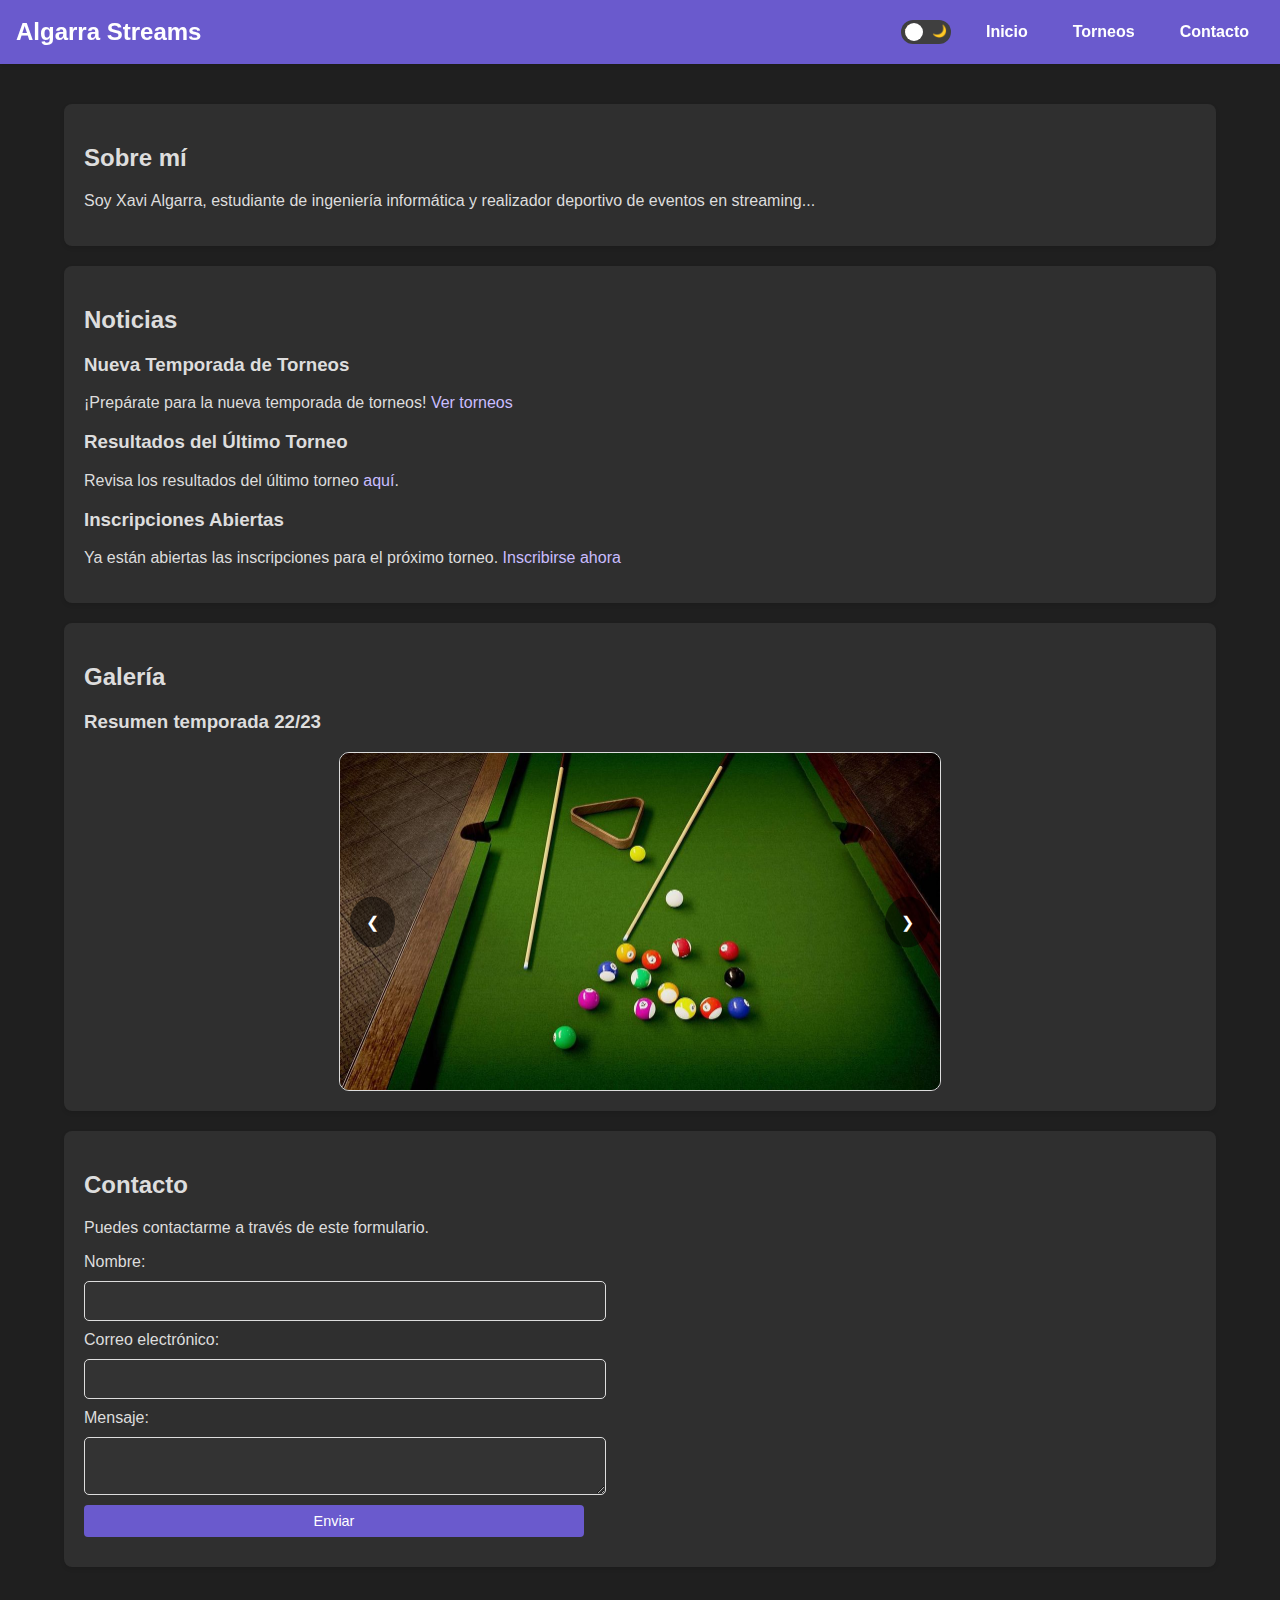
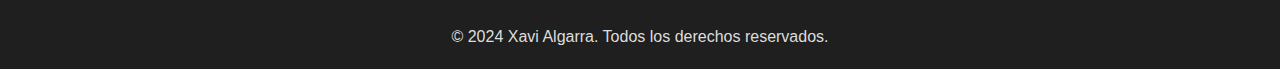
==== index.html @ 76f0dde5 "formulario funcional" ====
<!DOCTYPE html>
<html lang="es">
<head>
    <meta charset="UTF-8">
    <meta name="viewport" content="width=device-width, initial-scale=1.0">
    <title>Xavi Algarra - Eventos Deportivos</title>
    <link rel="stylesheet" href="styles.css">
    <!-- Enlace al CSS de Font Awesome -->
    <link rel="stylesheet" href="https://cdnjs.cloudflare.com/ajax/libs/font-awesome/5.15.4/css/all.min.css" integrity="sha512-0XfLm6W3QNC8rVR4YKUyMm4oG5dI9z6HR2vE4hTQzFBi5kVpUKpSYlP9m5E2rSYg7WbIq46M3gIMyUO0zArCIw==" crossorigin="anonymous" referrerpolicy="no-referrer" />
</head>
<body>
    <header>
        <div class="menu-toggle" id="menu-toggle">
            <span></span>
            <span></span>
            <span></span>
        </div>
        <div class="logo">Algarra Streams</div>
        <!-- HTML para el interruptor de tema -->
        <div class="theme-switch-wrapper">
            <label class="theme-switch" for="checkbox">
                <input type="checkbox" id="checkbox" />
                <div class="slider round">
                    <span class="sun-icon">☀️</span>
                    <span class="moon-icon">🌙</span>
                </div>
            </label>
        </div>

        <nav class="desktop-nav">
            <ul>
                <li><a href="index.html">Inicio</a></li>
                <li><a href="torneos.html">Torneos</a></li>
                <!--<li><a href="directos.html">Directos</a></li>
                <li><a href="estadisticas.html">Estadísticas</a></li> Nuevo enlace -->
                <li><a href="#contact">Contacto</a></li>
            </ul>
        </nav>
    </header>
    <nav class="side-nav" id="side-nav">
        <div class="menu-toggle-close" id="menu-toggle-close">
            <span></span>
            <span></span>
            <span></span>
        </div>
        <ul>
            <li><a href="index.html">Inicio</a></li>
            <li><a href="torneos.html">Torneos</a></li>
            <!--
            <li><a href="directos.html">Directos</a></li>
            <li><a href="estadisticas.html">Estadísticas</a></li>  Nuevo enlace -->
            <li><a href="#contact">Contacto</a></li>
        </ul>
    </nav>
    <main>
        <section id="about">
            <h2>Sobre mí</h2>
            <p>Soy Xavi Algarra, estudiante de ingeniería informática y realizador deportivo de eventos en streaming...</p>
        </section>
        <section id="news">
            <h2>Noticias</h2>
            <article>
                <h3>Nueva Temporada de Torneos</h3>
                <p>¡Prepárate para la nueva temporada de torneos! <a href="torneos.html">Ver torneos</a></p>
            </article>
            <article>
                <h3>Resultados del Último Torneo</h3>
                <p>Revisa los resultados del último torneo <a href="torneos.html">aquí</a>.</p>
            </article>
            <article>
                <h3>Inscripciones Abiertas</h3>
                <p>Ya están abiertas las inscripciones para el próximo torneo. <a href="torneos.html">Inscribirse ahora</a></p>
            </article>
        </section>
        <section id="gallery">
            <h2>Galería</h2>
            <!-- Carrusel de imágenes -->
            <article>
            <h3>Resumen temporada 22/23</h3>
            <div class="carousel">
                <div class="carousel-inner">
                    <div class="carousel-item active">
                        <img src="image1.jpg" alt="Imagen 1">
                    </div>
                    <div class="carousel-item">
                        <img src="image2.jpg" alt="Imagen 2">
                    </div>
                    <div class="carousel-item">
                        <img src="image3.jpg" alt="Imagen 3">
                    </div>
                </div>
                <a class="carousel-control-prev" onclick="prevSlide()">&#10094;</a>
                <a class="carousel-control-next" onclick="nextSlide()">&#10095;</a>
            </div>
            </article>
        </section>
        <section id="contact">
            <h2>Contacto</h2>
            <p>Puedes contactarme a través de este formulario.</p>
            <form id="contact-form">
                <label for="name">Nombre:</label>
                <input type="text" id="name" name="name" required>
                <label for="email">Correo electrónico:</label>
                <input type="email" id="email" name="email" required>
                <label for="message">Mensaje:</label>
                <textarea id="message" name="message" required></textarea>
                <button type="submit">Enviar</button>
            </form>
        </section>
    </main>
    <footer>
        <p>&copy; 2024 Xavi Algarra. Todos los derechos reservados.</p>
    </footer>
    <script src="script.js"></script>
    <script src="https://cdn.emailjs.com/dist/email.min.js"></script>
    <script>
        // Mostrar/ocultar menú lateral
        document.getElementById('menu-toggle').addEventListener('click', function() {
            var sideNav = document.getElementById('side-nav');
            if (sideNav.classList.contains('show')) {
                sideNav.classList.remove('show');
            } else {
                sideNav.classList.add('show');
            }
        });

        document.getElementById('menu-toggle-close').addEventListener('click', function() {
            var sideNav = document.getElementById('side-nav');
            if (sideNav.classList.contains('show')) {
                sideNav.classList.remove('show');
            } else {
                sideNav.classList.add('show');
            }
        });

        // Función para cambiar entre modos oscuro y claro
        const checkbox = document.getElementById('checkbox');
        const body = document.body;
        
        // Aplicar el modo guardado en localStorage al cargar la página
        window.onload = function() {
            const theme = localStorage.getItem('theme');
            if (theme) {
                body.classList.add(theme);
                checkbox.checked = theme === 'light-mode';
            }
        };

        checkbox.addEventListener('change', function() {
            if (checkbox.checked) {
                body.classList.add('light-mode');
                localStorage.setItem('theme', 'light-mode');
            } else {
                body.classList.remove('light-mode');
                localStorage.setItem('theme', 'dark-mode');
            }
        });

        // Carrusel
        let slideIndex = 0;
        showSlides(slideIndex);

        function nextSlide() {
            showSlides(slideIndex += 1);
        }

        function prevSlide() {
            showSlides(slideIndex -= 1);
        }

        function showSlides(n) {
            let i;
            let slides = document.getElementsByClassName("carousel-item");
            if (n >= slides.length) {
                slideIndex = 0;
            }    
            if (n < 0) {
                slideIndex = slides.length - 1;
            }
            for (i = 0; i < slides.length; i++) {
                slides[i].style.display = "none";  
            }
            slides[slideIndex].style.display = "block";  
        }

        // Inicializar EmailJS
        (function() {
            emailjs.init("Tnnd3MqEPNponrPkr");
        })();

        // Manejar el envío del formulario
        document.getElementById('contact-form').addEventListener('submit', function(event) {
            event.preventDefault();

            emailjs.sendForm('service_ip2tz8l', 'template_fcwl5rs', this)
                .then(function() {
                    alert('Mensaje enviado correctamente');
                    document.getElementById('contact-form').reset();
                }, function(error) {
                    alert('Hubo un error: ' + error);
                });
        });
    </script>
</body>
</html>
---- styles.css ----
/* styles.css */

/* Modo Oscuro */
:root {
    --background-color: #1f1f1f;
    --text-color: #ddd;
    --accent-color: #6a5acd;
    --hover-color: #473d8b;
    --section-background: #2f2f2f;
    --form-background: #333;
    --button-background: #6a5acd;
    --button-hover-background: #473d8b;
    --footer-background: #1f1f1f;
    --list-background: #333;
    --title-event:#c0ddff; 
    --asccolor: #8c00ff;
    --descolor:#ff0000; 
    --link:#c9bdff;     

}

body {
    font-family: Helvetica;
    margin: 0;
    padding: 0;
    background-color: var(--background-color);
    color: var(--text-color);
    display: flex;
    flex-direction: column;
    min-height: 100vh;
}

header {
    background-color: var(--accent-color);
    padding: 1em;
    display: flex;
    justify-content: space-between;
    align-items: center;
    position: sticky;
    top: 0;
    z-index: 1000;
    box-shadow: 0 2px 4px rgba(0, 0, 0, 0.1);
}

header .logo {
    font-size: 1.5em;
    color: white;
    font-weight: bold;
}

.menu-toggle {
    display: none;
    flex-direction: column;
    justify-content: space-between;
    width: 30px;
    height: 21px;
    cursor: pointer;
    z-index: 100;
}

.menu-toggle span {
    height: 3px;
    width: 70%;
    background-color: rgb(255, 255, 255);
    border-radius: 5px;
    
}

.menu-toggle-close {
    display: flex;
    flex-direction: column;
    justify-content: space-between;
    width: 30px;
    height: 21px;
    cursor: pointer;
    position: absolute; /* Asegúrate de posicionarlo correctamente */
    top: 23px; /* Ajusta según sea necesario */
    left: 20px; /* Ajusta según sea necesario */
}

.menu-toggle-close span {
    height: 3px;
    width: 100%;
    background-color: var(--text-color);
    border-radius: 5px;
}



.desktop-nav {
    display: flex;
    align-items: center;
}

.desktop-nav ul {
    list-style: none;
    display: flex;
    gap: 15px;
    margin: 0;
    padding: 0;
}

.desktop-nav ul li {
    margin: 0;
}

.desktop-nav ul li a {
    color: white;
    text-decoration: none;
    font-weight: bold;
    padding: 10px 15px;
    transition: background-color 0.3s ease;
}

.desktop-nav ul li a:hover {
    background-color: var(--hover-color);
}

.side-nav {
    position: fixed;
    left: -250px;
    top: 0;
    width: 250px;
    height: 100%;
    background-color: var(--section-background);
    padding-top: 60px;
    transition: left 0.3s ease;
    z-index: 1000;
}

.side-nav.show {
    left: 0;
}

.side-nav ul {
    list-style: none;
    padding: 0;
}

.side-nav ul li {
    margin: 10px 0;
}

.side-nav ul li a {
    color: var(--text-color);
    text-decoration: none;
    font-weight: bold;
    display: block;
    padding: 10px 20px;
}

.side-nav ul li a:hover {
    background-color: var(--hover-color);
}

main {
    flex: 1;
    padding: 20px;
    max-width: 90%; /* Cambiado a 100% */
    margin: 0 auto;
    width: 100%; /* Añadido */
}

section {
    padding: 20px;
    margin: 20px 0;
    background-color: var(--section-background);
    border-radius: 8px;
    box-shadow: 0 2px 4px rgba(0, 0, 0, 0.1);
}

h2 {
    color: var(--text-color);
}

input, textarea, button {
    display: block;
    margin: 10px 0;
    padding: 10px;
    width: 100%;
    max-width: 500px;
    border: 1px solid #555;
    border-radius: 4px;
    background-color: var(--form-background);
    color: var(--text-color);
}
button {
    background-color: var(--button-background);
    color: rgb(255, 255, 255);
    border: none;
    cursor: pointer;
    font-size: 0.9em; /* Reducción del tamaño del texto */
    padding: 8px 16px; /* Ajuste de espaciado interno más compacto */
    border-radius: 4px; /* Bordes redondeados */
    transition: background-color 0.3s ease;
    margin-right: 10px; /* Espacio entre botones */
    margin-bottom: 10px; /* Espacio entre filas de botones */
}

button:hover {
    background-color: var(--button-hover-background);
}

/* Estilos para los botones */
.button-container {
    display: flex;
    gap: 10px; /* Espacio entre botones */
    justify-content: flex-start; /* Alineación de botones a la izquierda */
    margin-top: 10px; /* Espacio superior */
}

.button-container button {
    background-color: var(--button-background);
    color: rgb(255, 255, 255);
    border: none;
    cursor: pointer;
    font-size: 1em;
    padding: 10px 20px; /* Ajuste de espaciado interno */
    border-radius: 4px; /* Bordes redondeados */
    transition: background-color 0.3s ease;
    display: flex;
    align-items: center; /* Alinea ícono y texto verticalmente */
}

.button-container button i {
    margin-right: 8px; /* Espacio entre ícono y texto */
}

.button-container button:hover {
    background-color: var(--button-hover-background);
}

/* Estilos para el formulario de Google y el mapa */
#google-form-container,
#map-container {
    margin-top: 20px; /* Espacio superior */
}

/* Estilos adicionales para mejorar el diseño general */
.event-info {
    margin-bottom: 20px; /* Espacio inferior del contenedor de evento */
}


/* Clearfix para evitar que los botones floten */
.clearfix::after {
    content: "";
    clear: both;
    display: table;
}



footer {
    text-align: center;
    padding: 5px;
    background-color: var(--footer-background);
    color: var(--text-color);
    margin-top: auto;
}

#participants-list li {
    background-color: var(--list-background);
    margin: 10px 0;
    padding: 10px;
    border-radius: 4px;
}

#map-container {
    width: 100%;
    height: 300px;
    margin-top: 20px;
    border-radius: 8px;
    display: none;
}

#map-container iframe {
    width: 100%;
    height: 100%;
    border: 0;
}

/* Modo Claro */
body.light-mode {
    --background-color: #f4f4f9;
    --text-color: #333;
    --accent-color: #6a5acd;
    --hover-color: #908ac4;
    --section-background: #f8f8f8;
    --form-background: #fff;
    --button-background: #6a5acd;
    --button-hover-background: #555;
    --footer-background: #e7e7e7;
    --list-background: #f2f2f2;
    --title-event:#2f3236; 
    --asccolor: #d6a4ff;
    --descolor:#ff8888;
    --link:#04389a;
}

/*Estilos para el interruptor de tema*/
.theme-switch-wrapper {
    margin-left: auto; /* Mantener margen izquierdo automático */
    margin-top: 4px; /* Ajustar el margen superior según sea necesario */
    margin-right: 20px; /* Agregar un margen derecho adicional de 10px */
    margin-bottom: 0; /* Puedes ajustar el margen inferior si es necesario */
}



.theme-switch {
    position: relative;
    display: inline-block;
    width: 50px;
    height: 24px;
}

.theme-switch input {
    opacity: 0;
    width: 0;
    height: 0;
}

.slider {
    position: absolute;
    cursor: pointer;
    top: 0;
    left: 0;
    right: 0;
    bottom: 0;
    background-color: #3f3f3f;
    transition: 0.4s;
    border-radius: 30px;
    z-index: 1;
}

.slider:before {
    position: absolute;
    content: "";
    height: 18px;
    width: 18px;
    left: 4px;
    bottom: 3px;
    background-color: rgb(255, 255, 255);
    transition: 0.4s;
    border-radius: 50%;
    z-index: 3;
}

input:checked + .slider {
    background-color: rgb(185, 185, 185);
}

input:checked + .slider:before {
    transform: translateX(26px);
}
/* Iconos */
.sun-icon {
    position: absolute;
    top: 50%;
    left: 3px; /* Mover hacia la derecha */
    transform: translateY(-55%); /* Mover hacia abajo */
    font-size: 12px;
    color: #FFD700; /* Color amarillo */
    z-index: 0; /* Asegura que esté detrás del interruptor */

}

.moon-icon {
    position: absolute;
    top: 50%;
    right: 4px;
    transform: translateY(-55%);
    font-size: 12px;
    color: #ffffff; /* Color blanco */
    z-index: 0; /* Asegura que esté detrás del interruptor */

}

/* Media Queries para dispositivos móviles */
@media (max-width: 768px) {
    .menu-toggle {
        display: flex;
    }

    .desktop-nav {
        display: none;
    }

    .side-nav {
        left: -250px;
    }

    .side-nav.show {
        left: 0;
    }

    main {
        padding: 20px;
    }
}


/* Estilos para la sección de eventos */
/* Estilos para la sección de eventos */

/* Añade este CSS a tu archivo styles.css */
/* Estilos para el sidebar del evento */
/* Estilos para el contenedor del evento */
.event {
    display: flex;
    margin-bottom: 20px; /* Espacio inferior entre eventos */
}

/* Estilos para la información principal del evento */
.event-info {
    flex: 1; /* Ocupa todo el espacio disponible */
    padding: 10px; /* Espaciado interno */
    background-color: var(--list-background); /* Color de fondo */
    border-radius: 8px; /* Bordes redondeados */
    box-shadow: 0 0 10px rgba(255, 255, 255, 0.1); /* Sombra ligera */
}

.event-info h3 {
    margin-top: 0; /* Elimina el margen superior del título */
    margin-bottom: 10px; /* Espacio inferior del título */
}

.event-info p {
    margin-bottom: 8px; /* Espacio inferior entre párrafos */
}

/* Estilos para la barra lateral del evento */
.event-sidebar {
    flex-basis: 300px; /* Ancho fijo del sidebar */
    padding: 10px; /* Espaciado interno */
    background-color: #ffffff; /* Color de fondo */
    border-radius: 8px; /* Bordes redondeados */
    box-shadow: 0 0 10px rgba(0, 0, 0, 0.1); /* Sombra ligera */
}

/* Estilo para el hipervínculo modificado */
a {
    color: var(--link); /* Color azul para el hipervínculo */
    text-decoration: none;
    transition: color 0.3s ease; /* Transición suave del color */
}

a:hover {
    color: #1e87d3; /* Color más oscuro al pasar el mouse */
    text-decoration: underline; /* Subrayado al pasar el mouse */
}
/* Carrusel de imágenes */
.carousel {
    position: relative;
    max-width: 600px;
    margin: auto;
    overflow: hidden;
    border: 1px solid #ddd;
    border-radius: 10px;
}

.carousel-inner {
    display: flex;
    width: 100%;
}

.carousel-item {
    display: none;
    width: 100%;
    transition: opacity 0.5s;
}

.carousel-item.active {
    display: block;
}

.carousel img {
    width: 100%;
    height: auto;
    display: block;
}

.carousel-control-prev,
.carousel-control-next {
    position: absolute;
    top: 50%;
    width: auto;
    padding: 16px;
    color: #fff;
    background-color: rgba(0,0,0,0.5);
    border: none;
    cursor: pointer;
    transform: translateY(-50%);
    border-radius: 50%;
}

.carousel-control-prev {
    left: 10px;
}

.carousel-control-next {
    right: 10px;
}

.carousel-control-prev:hover,
.carousel-control-next:hover {
    background-color: rgba(0,0,0,0.8);
}

.info-link {
    display: inline-block;
    margin-top: 10px;
    color: var(--link); /* Ajusta este color según el tema de tu sitio */
    text-decoration: none;
    font-size: 1em;
}

.info-link:hover {
    text-decoration: underline;
}


/* Estilos básicos para la tabla */
table {
    width: 100%;
    border-collapse: collapse;
    margin-bottom: 20px;
    box-shadow: 0 4px 8px rgba(0, 0, 0, 0.1);
    background-color: var(--background-color);
    border-radius: 5px;
    overflow: hidden;
}
th, td {
    padding: 10px;
    text-align: left;
    border-bottom: 1px solid var(--background-color);
}
th {
    background-color: var(--background-color);
    font-weight: bold;
    text-transform: uppercase;
    font-size: 12px;
    color: var(--text-color);
}
td {
    font-size: 14px;
}
tr:hover {
    background-color: #f5f5f50f;
}
.posicion {
    width: 50px;
    text-align: center;
}
.equipo {
    display: flex;
    align-items: center;
}
.escudo {
    width: 30px;
    height: 30px;
    margin-right: 10px;
}
.asciende {
    background-color: var(--asccolor); /* Color verde para el equipo que asciende */
}
.desciende {
    background-color: var(--descolor); /* Color rojo para el equipo que desciende */
}

/* Archivo: styles.css */
.imagen-1 {
    width:250px;height:auto;float:right;margin-right:25px;
}

/* Media Queries para dispositivos móviles */
@media (max-width: 768px) {
    .imagen-1 {
        width: 110px; /* Ajusta el ancho de la imagen */
        height: auto; /* Mantiene la proporción de la imagen */
        border: 1px solid #000; /* Añade un borde negro de 2px */
        margin-right: 10px;

    }
}

.foto {
    text-align: center; /* Para centrar horizontalmente */
  }

  

input[type="text"],
input[type="email"],
textarea {
    width: 90%;
    padding: 10px;
    font-size: 16px;
    border: 1px solid #ddd;
    border-radius: 5px;
}



/* Media query para dispositivos móviles */
@media (max-width: 768px) {
    #contact {
        padding: 10px;
    }
    input[type="text"],
    input[type="email"],
    textarea {
        font-size: 14px;
        padding: 8px;
    }
    button {
        font-size: 14px;
        padding: 8px 16px;
    }
}

a {
    color: var(--link); /* Color azul para el hipervínculo */
    text-decoration: none;
    transition: color 0.3s ease; /* Transición suave del color */
}

a:hover {
    color: #1e87d3; /* Color más oscuro al pasar el mouse */
    text-decoration: underline; /* Subrayado al pasar el mouse */
}
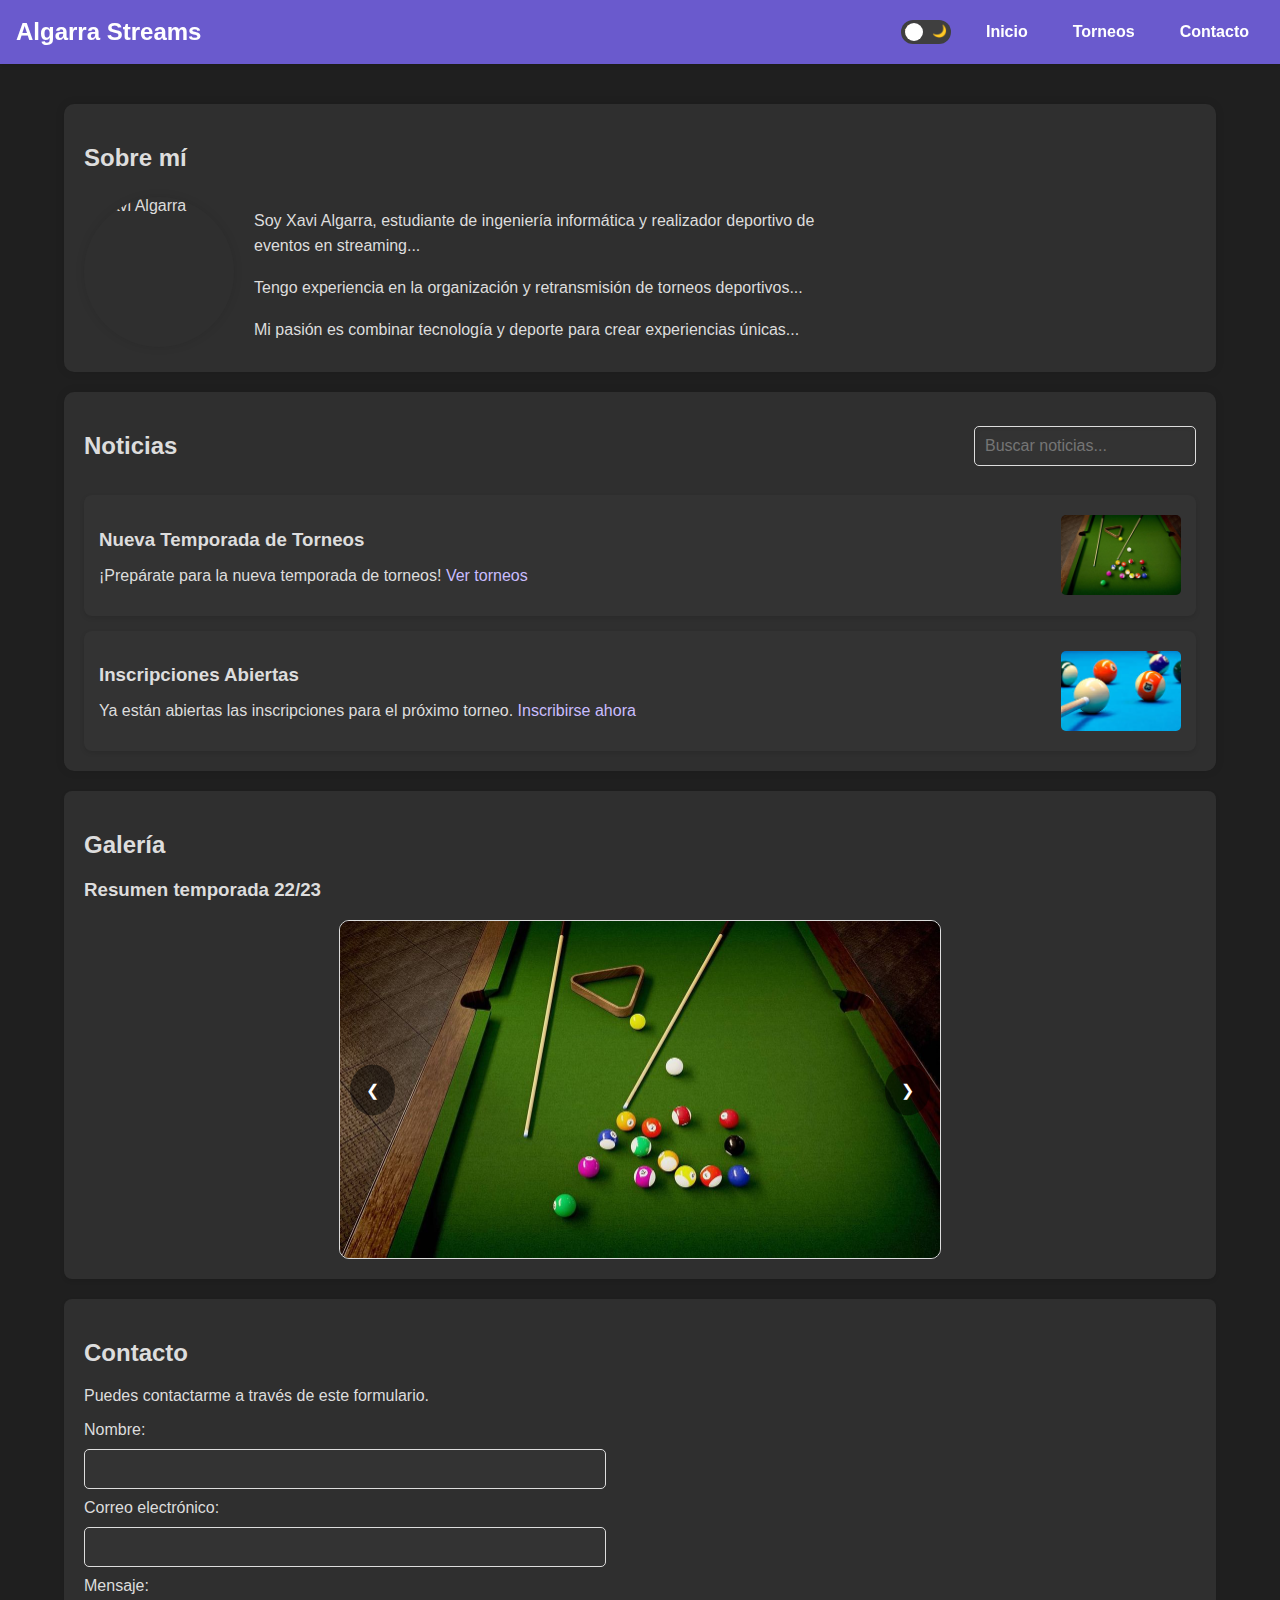
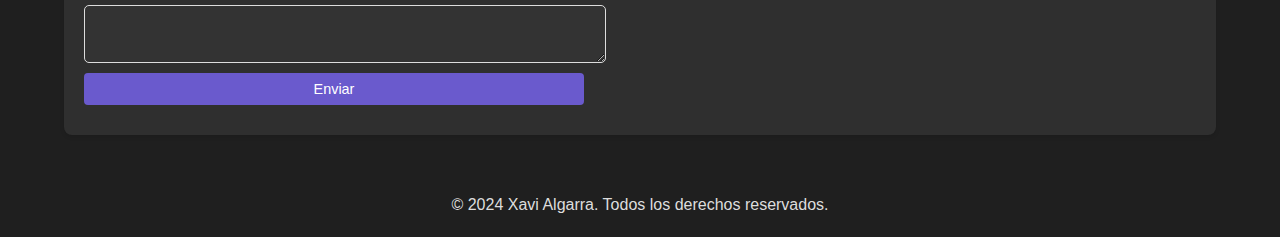
==== commit 3fdb62bd: "index" ====
--- a/index.html
+++ b/index.html
@@ -55,23 +55,41 @@
     <main>
         <section id="about">
             <h2>Sobre mí</h2>
-            <p>Soy Xavi Algarra, estudiante de ingeniería informática y realizador deportivo de eventos en streaming...</p>
-        </section>
+            <div class="about-container">
+                <img src="tu-foto.jpg" alt="Xavi Algarra" class="about-image">
+                <div class="about-content">
+                    <p>Soy Xavi Algarra, estudiante de ingeniería informática y realizador deportivo de eventos en streaming...</p>
+                    <p>Tengo experiencia en la organización y retransmisión de torneos deportivos...</p>
+                    <p>Mi pasión es combinar tecnología y deporte para crear experiencias únicas...</p>
+                </div>
+            </div>
+        </section>
+        
         <section id="news">
-            <h2>Noticias</h2>
-            <article>
-                <h3>Nueva Temporada de Torneos</h3>
-                <p>¡Prepárate para la nueva temporada de torneos! <a href="torneos.html">Ver torneos</a></p>
-            </article>
-            <article>
-                <h3>Resultados del Último Torneo</h3>
-                <p>Revisa los resultados del último torneo <a href="torneos.html">aquí</a>.</p>
-            </article>
-            <article>
-                <h3>Inscripciones Abiertas</h3>
-                <p>Ya están abiertas las inscripciones para el próximo torneo. <a href="torneos.html">Inscribirse ahora</a></p>
-            </article>
-        </section>
+            <div class="news-header">
+                <h2>Noticias</h2>
+                <input type="text" id="search" placeholder="Buscar noticias..." />
+            </div>
+            <div id="news-articles">
+                <article>
+                    <div class="news-content">
+                        <h3>Nueva Temporada de Torneos</h3>
+                        <p>¡Prepárate para la nueva temporada de torneos! <a href="torneos.html">Ver torneos</a></p>
+                    </div>
+                    <img src="image1.jpg" alt="Torneo" class="news-image">
+                </article>
+                <article>
+                    <div class="news-content">
+                        <h3>Inscripciones Abiertas</h3>
+                        <p>Ya están abiertas las inscripciones para el próximo torneo. <a href="torneos.html">Inscribirse ahora</a></p>
+                    </div>
+                    <img src="image2.jpg" alt="Inscripciones" class="news-image">
+                </article>
+                <!-- Agrega más artículos según sea necesario -->
+            </div>
+        </section>
+        
+        
         <section id="gallery">
             <h2>Galería</h2>
             <!-- Carrusel de imágenes -->
@@ -200,6 +218,23 @@
                     alert('Hubo un error: ' + error);
                 });
         });
+
+        document.getElementById('search').addEventListener('input', function() {
+    const searchValue = this.value.toLowerCase();
+    const articles = document.querySelectorAll('#news-articles article');
+
+    articles.forEach(article => {
+        const title = article.querySelector('h3').innerText.toLowerCase();
+        const content = article.querySelector('p').innerText.toLowerCase();
+
+        if (title.includes(searchValue) || content.includes(searchValue)) {
+            article.style.display = 'block';
+        } else {
+            article.style.display = 'none';
+        }
+    });
+});
+
     </script>
 </body>
 </html>
--- a/styles.css
+++ b/styles.css
@@ -631,3 +631,99 @@
     text-decoration: underline; /* Subrayado al pasar el mouse */
 }
 
+#news {
+    background: var(--section-background);
+    padding: 20px;
+    border-radius: 10px;
+    box-shadow: 0 0 10px rgba(0, 0, 0, 0.1);
+}
+
+.news-header {
+    display: flex;
+    justify-content: space-between;
+    align-items: center;
+    margin-bottom: 15px;
+}
+
+#search {
+    padding: 10px;
+    border: 1px solid #ddd;
+    border-radius: 5px;
+    box-shadow: inset 0 0 5px rgba(0, 0, 0, 0.1);
+    max-width: 200px;
+}
+
+#news-articles {
+    display: grid;
+    gap: 15px;
+}
+
+#news-articles article {
+    background: var(--list-background);
+    padding: 15px;
+    border-radius: 8px;
+    box-shadow: 0 2px 5px rgba(0, 0, 0, 0.1);
+    display: flex;
+    align-items: center;
+    transition: transform 0.3s ease, box-shadow 0.3s ease;
+}
+
+#news-articles article:hover {
+    transform: translateY(-5px);
+    box-shadow: 0 4px 10px rgba(0, 0, 0, 0.2);
+}
+
+.news-content {
+    flex: 1;
+    margin-right: 10px;
+}
+
+.news-image {
+    width: 120px;
+    height: 80px;
+    border-radius: 5px;
+    object-fit: cover;
+}
+
+#news-articles h3 {
+    margin-bottom: 10px;
+    color: var(--text-color);
+}
+
+#news-articles p {
+    color: var(--text-color);
+}
+
+
+#about {
+    background: var(--section-background);
+    padding: 20px;
+    border-radius: 10px;
+    box-shadow: 0 0 10px rgba(0, 0, 0, 0.1);
+    margin-bottom: 20px;
+}
+
+.about-container {
+    display: flex;
+    flex-direction: row;
+    align-items: center;
+    gap: 20px;
+}
+
+.about-image {
+    width: 150px;
+    height: 150px;
+    border-radius: 50%;
+    object-fit: cover;
+    box-shadow: 0 0 10px rgba(0, 0, 0, 0.1);
+}
+
+.about-content {
+    max-width: 600px;
+    color: var(--text-color);
+}
+
+#about p {
+    margin-bottom: 10px;
+    line-height: 1.6;
+}
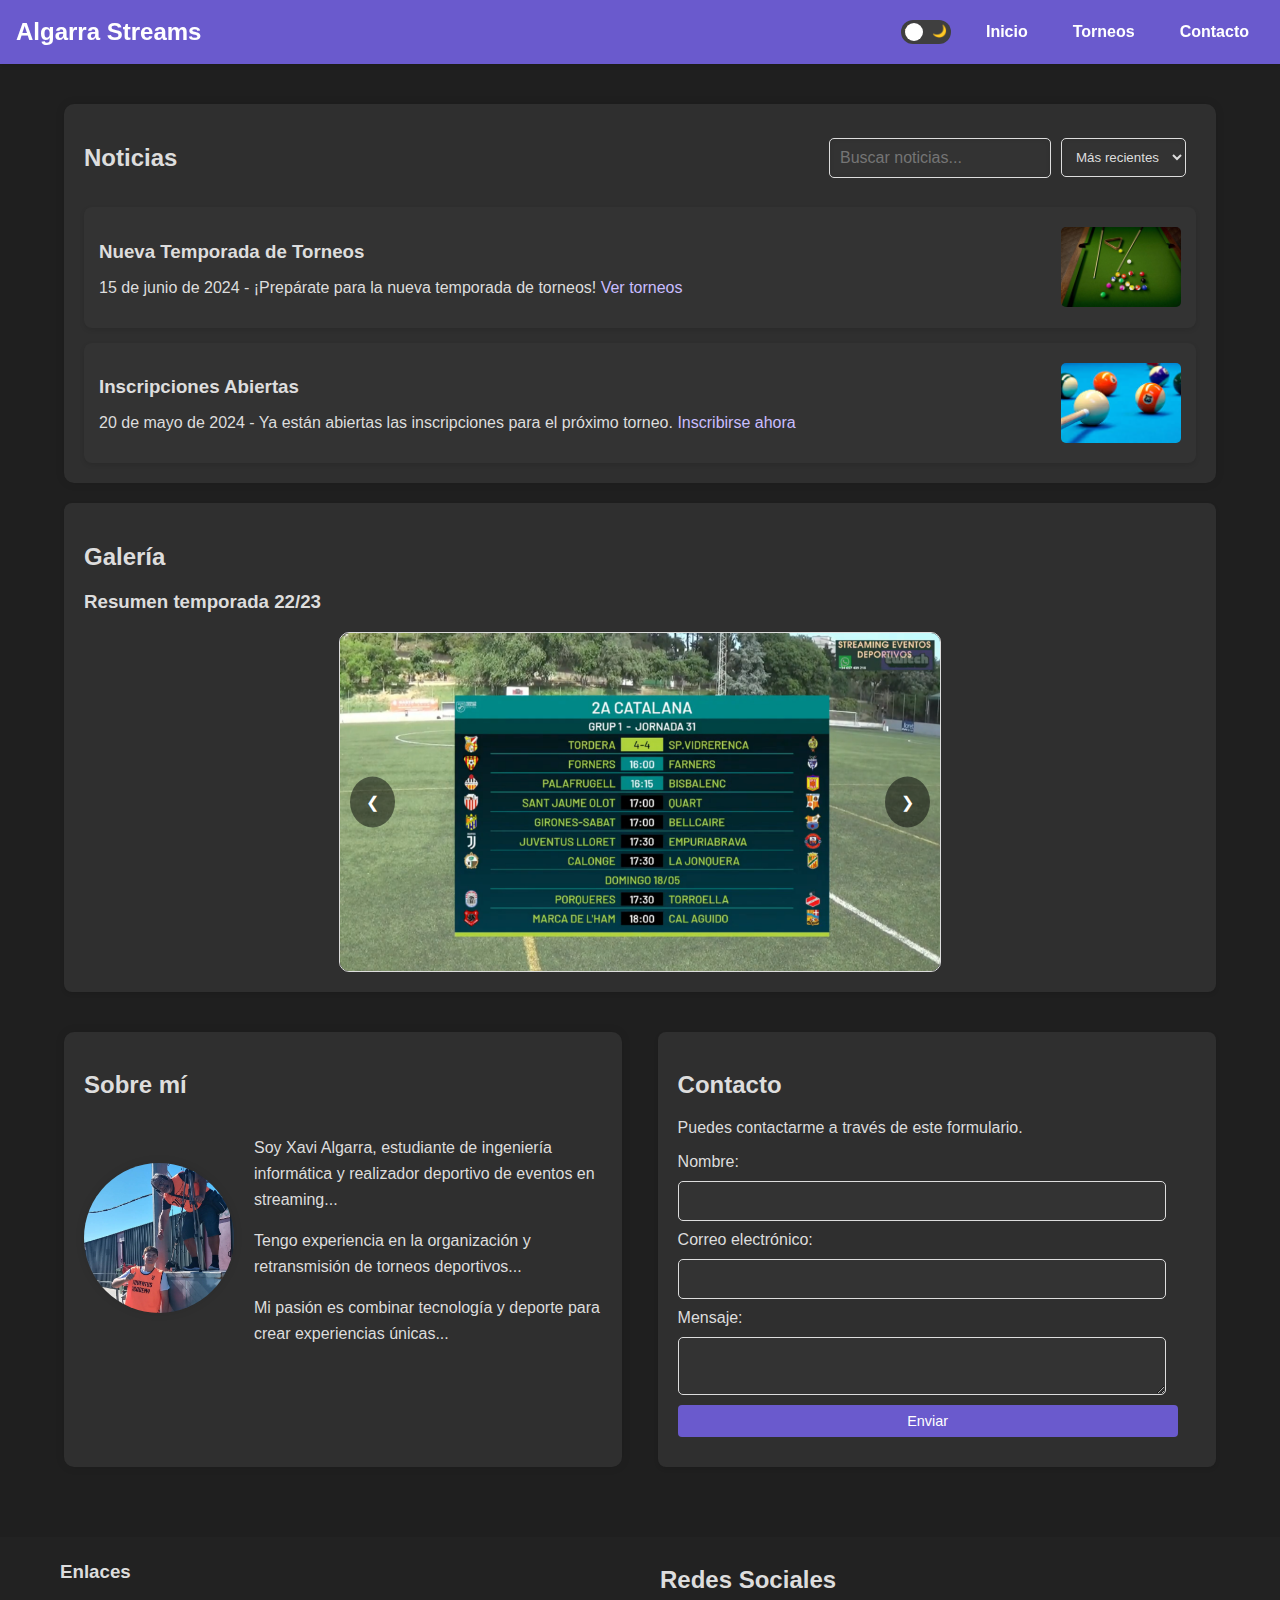
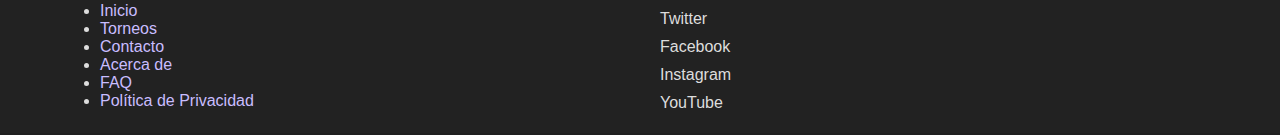
==== commit 5064d09e: "index mejora" ====
--- a/index.html
+++ b/index.html
@@ -5,7 +5,6 @@
     <meta name="viewport" content="width=device-width, initial-scale=1.0">
     <title>Xavi Algarra - Eventos Deportivos</title>
     <link rel="stylesheet" href="styles.css">
-    <!-- Enlace al CSS de Font Awesome -->
     <link rel="stylesheet" href="https://cdnjs.cloudflare.com/ajax/libs/font-awesome/5.15.4/css/all.min.css" integrity="sha512-0XfLm6W3QNC8rVR4YKUyMm4oG5dI9z6HR2vE4hTQzFBi5kVpUKpSYlP9m5E2rSYg7WbIq46M3gIMyUO0zArCIw==" crossorigin="anonymous" referrerpolicy="no-referrer" />
 </head>
 <body>
@@ -16,7 +15,6 @@
             <span></span>
         </div>
         <div class="logo">Algarra Streams</div>
-        <!-- HTML para el interruptor de tema -->
         <div class="theme-switch-wrapper">
             <label class="theme-switch" for="checkbox">
                 <input type="checkbox" id="checkbox" />
@@ -26,13 +24,10 @@
                 </div>
             </label>
         </div>
-
         <nav class="desktop-nav">
             <ul>
                 <li><a href="index.html">Inicio</a></li>
                 <li><a href="torneos.html">Torneos</a></li>
-                <!--<li><a href="directos.html">Directos</a></li>
-                <li><a href="estadisticas.html">Estadísticas</a></li> Nuevo enlace -->
                 <li><a href="#contact">Contacto</a></li>
             </ul>
         </nav>
@@ -46,116 +41,156 @@
         <ul>
             <li><a href="index.html">Inicio</a></li>
             <li><a href="torneos.html">Torneos</a></li>
-            <!--
-            <li><a href="directos.html">Directos</a></li>
-            <li><a href="estadisticas.html">Estadísticas</a></li>  Nuevo enlace -->
             <li><a href="#contact">Contacto</a></li>
         </ul>
     </nav>
     <main>
-        <section id="about">
-            <h2>Sobre mí</h2>
-            <div class="about-container">
-                <img src="tu-foto.jpg" alt="Xavi Algarra" class="about-image">
-                <div class="about-content">
-                    <p>Soy Xavi Algarra, estudiante de ingeniería informática y realizador deportivo de eventos en streaming...</p>
-                    <p>Tengo experiencia en la organización y retransmisión de torneos deportivos...</p>
-                    <p>Mi pasión es combinar tecnología y deporte para crear experiencias únicas...</p>
-                </div>
-            </div>
-        </section>
-        
+               
         <section id="news">
             <div class="news-header">
                 <h2>Noticias</h2>
                 <input type="text" id="search" placeholder="Buscar noticias..." />
+                <select id="sort">
+                    <option value="latest">Más recientes</option>
+                    <option value="oldest">Más antiguas</option>
+                </select>
             </div>
             <div id="news-articles">
-                <article>
+                <article data-date="2024-06-15">
                     <div class="news-content">
                         <h3>Nueva Temporada de Torneos</h3>
-                        <p>¡Prepárate para la nueva temporada de torneos! <a href="torneos.html">Ver torneos</a></p>
+                        <p>15 de junio de 2024 - ¡Prepárate para la nueva temporada de torneos! <a href="torneos.html">Ver torneos</a></p>
                     </div>
                     <img src="image1.jpg" alt="Torneo" class="news-image">
                 </article>
-                <article>
+                <article data-date="2024-05-20">
                     <div class="news-content">
                         <h3>Inscripciones Abiertas</h3>
-                        <p>Ya están abiertas las inscripciones para el próximo torneo. <a href="torneos.html">Inscribirse ahora</a></p>
+                        <p>20 de mayo de 2024 - Ya están abiertas las inscripciones para el próximo torneo. <a href="torneos.html">Inscribirse ahora</a></p>
                     </div>
                     <img src="image2.jpg" alt="Inscripciones" class="news-image">
                 </article>
-                <!-- Agrega más artículos según sea necesario -->
             </div>
         </section>
-        
         
         <section id="gallery">
             <h2>Galería</h2>
-            <!-- Carrusel de imágenes -->
             <article>
-            <h3>Resumen temporada 22/23</h3>
-            <div class="carousel">
-                <div class="carousel-inner">
-                    <div class="carousel-item active">
-                        <img src="image1.jpg" alt="Imagen 1">
-                    </div>
-                    <div class="carousel-item">
-                        <img src="image2.jpg" alt="Imagen 2">
-                    </div>
-                    <div class="carousel-item">
-                        <img src="image3.jpg" alt="Imagen 3">
-                    </div>
+                <h3>Resumen temporada 22/23</h3>
+                <div class="carousel">
+                    <div class="carousel-inner">
+                        <div class="carousel-item active">
+                            <img src="galeria 1.png" alt="Galería 1">
+                        </div>
+                        <div class="carousel-item">
+                            <img src="galeria 2.png" alt="Galería 2">
+                        </div>
+                        <div class="carousel-item">
+                            <img src="galeria 3.png" alt="Galería 3">
+                        </div>
+                        <div class="carousel-item">
+                            <img src="galeria 4.png" alt="Galería 4">
+                        </div>
+                        <div class="carousel-item">
+                            <img src="galeria 5.png" alt="Galería 5">
+                        </div>
+                    </div>
+                    <a class="carousel-control-prev" onclick="prevSlide()">&#10094;</a>
+                    <a class="carousel-control-next" onclick="nextSlide()">&#10095;</a>
                 </div>
-                <a class="carousel-control-prev" onclick="prevSlide()">&#10094;</a>
-                <a class="carousel-control-next" onclick="nextSlide()">&#10095;</a>
-            </div>
             </article>
         </section>
-        <section id="contact">
-            <h2>Contacto</h2>
-            <p>Puedes contactarme a través de este formulario.</p>
-            <form id="contact-form">
-                <label for="name">Nombre:</label>
-                <input type="text" id="name" name="name" required>
-                <label for="email">Correo electrónico:</label>
-                <input type="email" id="email" name="email" required>
-                <label for="message">Mensaje:</label>
-                <textarea id="message" name="message" required></textarea>
-                <button type="submit">Enviar</button>
-            </form>
+        <div class="main-content">
+            <section id="about">
+                <!-- Contenido de Sobre mí -->
+                <h2>Sobre mí</h2>
+                <div class="about-container">
+                    <img src="perfil.jpg" alt="Xavi Algarra" class="about-image">
+                    <div class="about-content">
+                        <p>Soy Xavi Algarra, estudiante de ingeniería informática y realizador deportivo de eventos en streaming...</p>
+                        <p>Tengo experiencia en la organización y retransmisión de torneos deportivos...</p>
+                        <p>Mi pasión es combinar tecnología y deporte para crear experiencias únicas...</p>
+                    </div>
+                </div>
+            </section>
+            <section id="contact">
+                <!-- Contenido de Contacto -->
+                <h2>Contacto</h2>
+                <p>Puedes contactarme a través de este formulario.</p>
+                <form id="contact-form">
+                    <label for="name">Nombre:</label>
+                    <input type="text" id="name" name="name" required>
+                    <label for="email">Correo electrónico:</label>
+                    <input type="email" id="email" name="email" required>
+                    <label for="message">Mensaje:</label>
+                    <textarea id="message" name="message" required></textarea>
+                    <button type="submit">Enviar</button>
+                </form>
+            </section>
+        </div>            
         </section>
     </main>
     <footer>
-        <p>&copy; 2024 Xavi Algarra. Todos los derechos reservados.</p>
+        <div class="footer-content">
+            <div class="footer-links">
+                <h3>Enlaces</h3>
+                <ul>
+                    <li><a href="index.html">Inicio</a></li>
+                    <li><a href="torneos.html">Torneos</a></li>
+                    <li><a href="#contact">Contacto</a></li>
+                    <li><a href="#">Acerca de</a></li>
+                    <li><a href="#">FAQ</a></li>
+                    <li><a href="#">Política de Privacidad</a></li>
+                </ul>
+            </div>
+            <div class="footer-social">
+                <h3>Redes Sociales</h3>
+                <ul class="social-links">
+                    <li><a href="#" target="_blank"><i class="fab fa-twitter"></i> Twitter</a></li>
+                    <li><a href="#" target="_blank"><i class="fab fa-facebook"></i> Facebook</a></li>
+                    <li><a href="#" target="_blank"><i class="fab fa-instagram"></i> Instagram</a></li>
+                    <li><a href="#" target="_blank"><i class="fab fa-youtube"></i> YouTube</a></li>
+                </ul>
+            </div>
+        </div>
+        <!--<div class="footer-bottom">
+            <p>&copy; 2024 Xavi Algarra. Todos los derechos reservados.</p>
+        </div>!-->
     </footer>
-    <script src="script.js"></script>
+    
+    
     <script src="https://cdn.emailjs.com/dist/email.min.js"></script>
     <script>
+        // Cerrar el menú lateral al hacer clic en un enlace
+        document.querySelectorAll('.side-nav ul a').forEach(item => {
+            item.addEventListener('click', () => {
+                document.getElementById('side-nav').classList.remove('show');
+            });
+        });
+
+        // Cerrar el menú lateral al hacer clic fuera de él
+        document.addEventListener('click', function(event) {
+            const sideNav = document.getElementById('side-nav');
+            if (!sideNav.contains(event.target) && !event.target.matches('.menu-toggle')) {
+                sideNav.classList.remove('show');
+            }
+        });
+
         // Mostrar/ocultar menú lateral
         document.getElementById('menu-toggle').addEventListener('click', function() {
             var sideNav = document.getElementById('side-nav');
-            if (sideNav.classList.contains('show')) {
-                sideNav.classList.remove('show');
-            } else {
-                sideNav.classList.add('show');
-            }
+            sideNav.classList.toggle('show');
         });
 
         document.getElementById('menu-toggle-close').addEventListener('click', function() {
             var sideNav = document.getElementById('side-nav');
-            if (sideNav.classList.contains('show')) {
-                sideNav.classList.remove('show');
-            } else {
-                sideNav.classList.add('show');
-            }
+            sideNav.classList.toggle('show');
         });
 
         // Función para cambiar entre modos oscuro y claro
         const checkbox = document.getElementById('checkbox');
         const body = document.body;
         
-        // Aplicar el modo guardado en localStorage al cargar la página
         window.onload = function() {
             const theme = localStorage.getItem('theme');
             if (theme) {
@@ -219,22 +254,40 @@
                 });
         });
 
-        document.getElementById('search').addEventListener('input', function() {
-    const searchValue = this.value.toLowerCase();
-    const articles = document.querySelectorAll('#news-articles article');
-
-    articles.forEach(article => {
-        const title = article.querySelector('h3').innerText.toLowerCase();
-        const content = article.querySelector('p').innerText.toLowerCase();
-
-        if (title.includes(searchValue) || content.includes(searchValue)) {
-            article.style.display = 'block';
-        } else {
-            article.style.display = 'none';
-        }
-    });
-});
-
+        // Filtrar y ordenar noticias
+        document.getElementById('search').addEventListener('input', filterNews);
+        document.getElementById('sort').addEventListener('change', sortNews);
+
+        function filterNews() {
+            const searchValue = document.getElementById('search').value.toLowerCase();
+            const articles = Array.from(document.querySelectorAll('#news-articles article'));
+
+            articles.forEach(article => {
+                const title = article.querySelector('h3').innerText.toLowerCase();
+                const content = article.querySelector('p').innerText.toLowerCase();
+
+                if (title.includes(searchValue) || content.includes(searchValue)) {
+                    article.style.display = 'flex';
+                } else {
+                    article.style.display = 'none';
+                }
+            });
+        }
+
+        function sortNews() {
+            const sortOrder = document.getElementById('sort').value;
+            const articlesContainer = document.getElementById('news-articles');
+            const articles = Array.from(articlesContainer.children);
+
+            articles.sort((a, b) => {
+                const dateA = new Date(a.getAttribute('data-date'));
+                const dateB = new Date(b.getAttribute('data-date'));
+
+                return sortOrder === 'latest' ? dateB - dateA : dateA - dateB;
+            });
+
+            articles.forEach(article => articlesContainer.appendChild(article));
+        }
     </script>
 </body>
 </html>
--- a/styles.css
+++ b/styles.css
@@ -10,7 +10,7 @@
     --form-background: #333;
     --button-background: #6a5acd;
     --button-hover-background: #473d8b;
-    --footer-background: #1f1f1f;
+    --footer-background: #25252593;
     --list-background: #333;
     --title-event:#c0ddff; 
     --asccolor: #8c00ff;
@@ -258,6 +258,80 @@
     color: var(--text-color);
     margin-top: auto;
 }
+
+.footer-content {
+    display: flex;
+    justify-content: space-around;
+    align-items: flex-start;
+    flex-wrap: wrap;
+    max-width: 1200px;
+    margin: 0 auto;
+}
+
+.footer-content > div {
+    flex: 1 1 300px;
+    margin: 0 20px;
+    text-align: left;
+}
+
+.footer-about h3,
+.footer-contact h3,
+.footer-social h3 {
+    font-size: 1.5rem;
+    margin-bottom: 10px;
+    color: var(--text-color);
+}
+
+.footer-contact-form {
+    max-width: 300px;
+    margin-top: 10px;
+}
+
+.footer-contact-form label {
+    display: block;
+    margin-bottom: 5px;
+}
+
+.footer-contact-form input,
+.footer-contact-form textarea {
+    width: 100%;
+    padding: 8px;
+    margin-bottom: 10px;
+    border: 1px solid #ccc;
+    border-radius: 4px;
+}
+
+.footer-contact-form button {
+    background-color: #4CAF50;
+    color: white;
+    padding: 10px 20px;
+    border: none;
+    border-radius: 4px;
+    cursor: pointer;
+}
+
+.footer-contact-form button:hover {
+    background-color: #45a049;
+}
+
+.footer-social ul {
+    list-style-type: none;
+    padding: 0;
+}
+
+.footer-social ul li {
+    margin-bottom: 10px;
+}
+
+.footer-social ul li a {
+    color: var(--text-color);
+    text-decoration: none;
+}
+
+.footer-social ul li a:hover {
+    color: #4CAF50;
+}
+
 
 #participants-list li {
     background-color: var(--list-background);
@@ -645,13 +719,32 @@
     margin-bottom: 15px;
 }
 
+#search-container {
+    display: flex;
+    align-items: center;
+}
+
 #search {
     padding: 10px;
     border: 1px solid #ddd;
     border-radius: 5px;
     box-shadow: inset 0 0 5px rgba(0, 0, 0, 0.1);
     max-width: 200px;
-}
+    margin-left: auto; /* Esto coloca el campo de búsqueda a la derecha */
+}
+
+#sort {
+    padding: 10px;
+    border: 1px solid #ddd;
+    border-radius: 5px;
+    box-shadow: inset 0 0 5px rgba(0, 0, 0, 0.1);
+    max-width: 150px;
+    margin-right: 10px;
+    background-color: var(--list-background); /* Color de fondo para el filtro "Más recientes" */
+    color: var(--text-color); /* Color de texto para el filtro "Más recientes" */
+
+}
+
 
 #news-articles {
     display: grid;
@@ -693,6 +786,84 @@
 #news-articles p {
     color: var(--text-color);
 }
+#news {
+    background: var(--section-background);
+    padding: 20px;
+    border-radius: 10px;
+    box-shadow: 0 0 10px rgba(0, 0, 0, 0.1);
+}
+
+.news-header {
+    display: flex;
+    justify-content: space-between;
+    align-items: center;
+    margin-bottom: 15px;
+}
+
+#search-container {
+    display: flex;
+    align-items: center;
+}
+
+#search {
+    padding: 10px;
+    border: 1px solid #ddd;
+    border-radius: 5px;
+    box-shadow: inset 0 0 5px rgba(0, 0, 0, 0.1);
+    max-width: 200px;
+    margin-right: 10px;
+}
+
+#sort {
+    padding: 10px;
+    border: 1px solid #ddd;
+    border-radius: 5px;
+    box-shadow: inset 0 0 5px rgba(0, 0, 0, 0.1);
+    max-width: 150px;
+    margin-right: 10px;
+}
+
+#news-articles {
+    display: grid;
+    gap: 15px;
+}
+
+#news-articles article {
+    background: var(--list-background);
+    padding: 15px;
+    border-radius: 8px;
+    box-shadow: 0 2px 5px rgba(0, 0, 0, 0.1);
+    display: flex;
+    align-items: center;
+    transition: transform 0.3s ease, box-shadow 0.3s ease;
+}
+
+#news-articles article:hover {
+    transform: translateY(-5px);
+    box-shadow: 0 4px 10px rgba(0, 0, 0, 0.2);
+}
+
+.news-content {
+    flex: 1;
+    margin-right: 10px;
+}
+
+.news-image {
+    width: 120px;
+    height: 80px;
+    border-radius: 5px;
+    object-fit: cover;
+}
+
+#news-articles h3 {
+    margin-bottom: 10px;
+    color: var(--text-color);
+}
+
+#news-articles p {
+    color: var(--text-color);
+}
+
 
 
 #about {
@@ -727,3 +898,26 @@
     margin-bottom: 10px;
     line-height: 1.6;
 }
+
+
+
+.main-content {
+    display: flex;
+    justify-content: space-between;
+    margin-bottom: 30px;
+}
+
+.main-content section {
+    width: 45%; /* Ajusta el ancho según necesites */
+}
+
+@media (max-width: 768px) {
+    .main-content {
+        flex-direction: column;
+    }
+    .main-content section {
+        width: auto; /* Ajusta el ancho según necesites */
+    }
+    
+
+}
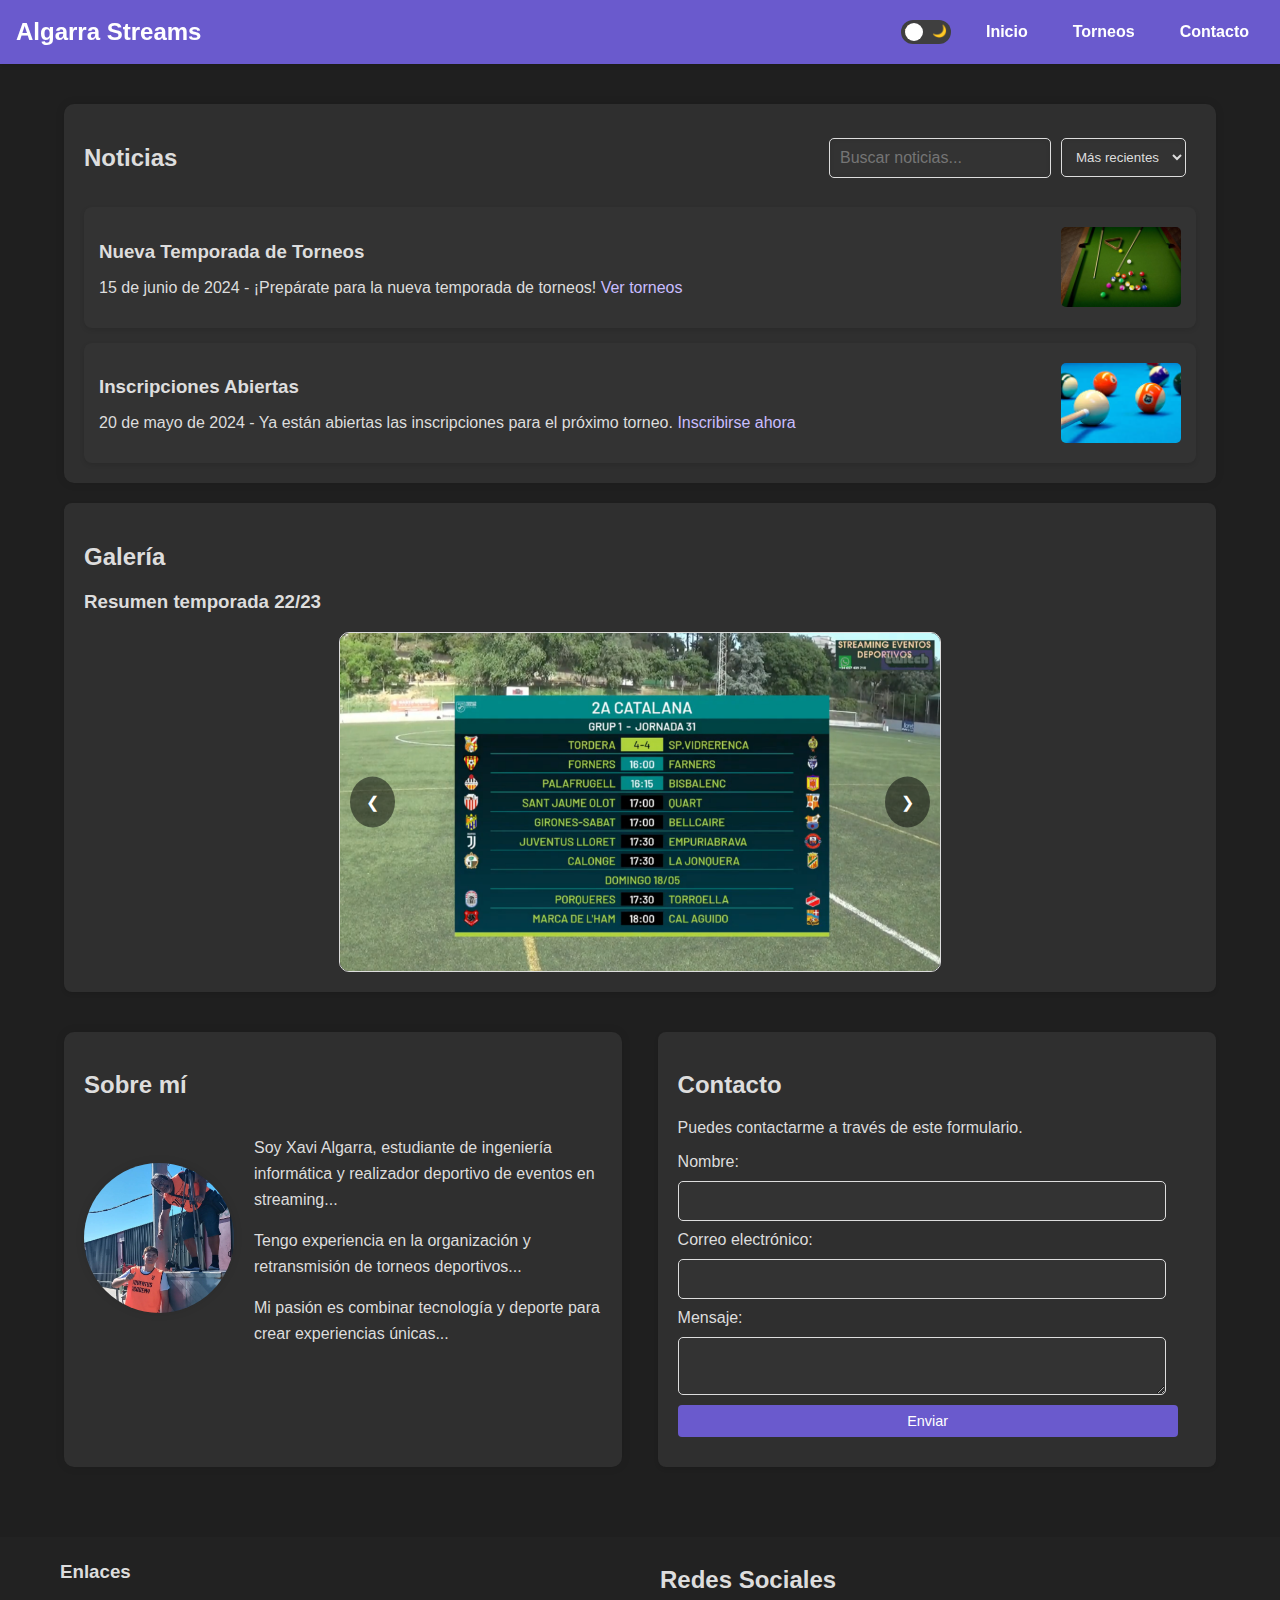
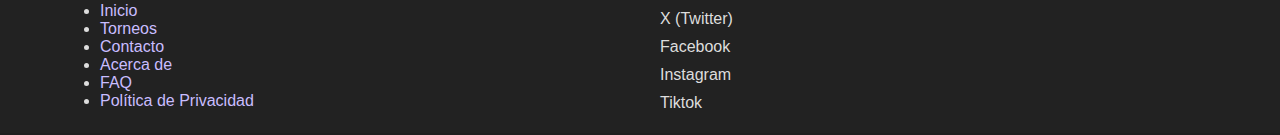
==== commit 66b4171d: "pagina final (prueba1)" ====
--- a/index.html
+++ b/index.html
@@ -14,7 +14,7 @@
             <span></span>
             <span></span>
         </div>
-        <div class="logo">Algarra Streams</div>
+        <div class="logo" onclick="window.location.href = 'index.html';" style="cursor: pointer;">Algarra Streams</div>
         <div class="theme-switch-wrapper">
             <label class="theme-switch" for="checkbox">
                 <input type="checkbox" id="checkbox" />
@@ -146,11 +146,12 @@
             <div class="footer-social">
                 <h3>Redes Sociales</h3>
                 <ul class="social-links">
-                    <li><a href="#" target="_blank"><i class="fab fa-twitter"></i> Twitter</a></li>
-                    <li><a href="#" target="_blank"><i class="fab fa-facebook"></i> Facebook</a></li>
-                    <li><a href="#" target="_blank"><i class="fab fa-instagram"></i> Instagram</a></li>
-                    <li><a href="#" target="_blank"><i class="fab fa-youtube"></i> YouTube</a></li>
+                    <li><a href="https://x.com/algarrastreams" target="_blank"><i class="fab fa-twitter"></i> X (Twitter)</a></li>
+                    <li><a href="https://www.facebook.com/xavi.algarraperez/?locale=es_LA" target="_blank"><i class="fab fa-facebook"></i> Facebook</a></li>
+                    <li><a href="https://www.instagram.com/algarraxavi/" target="_blank"><i class="fab fa-instagram"></i> Instagram</a></li>
+                    <li><a href="https://www.tiktok.com/@algarrastreams" target="_blank"><i class="fab fa-youtube"></i> Tiktok</a></li>
                 </ul>
+                
             </div>
         </div>
         <!--<div class="footer-bottom">
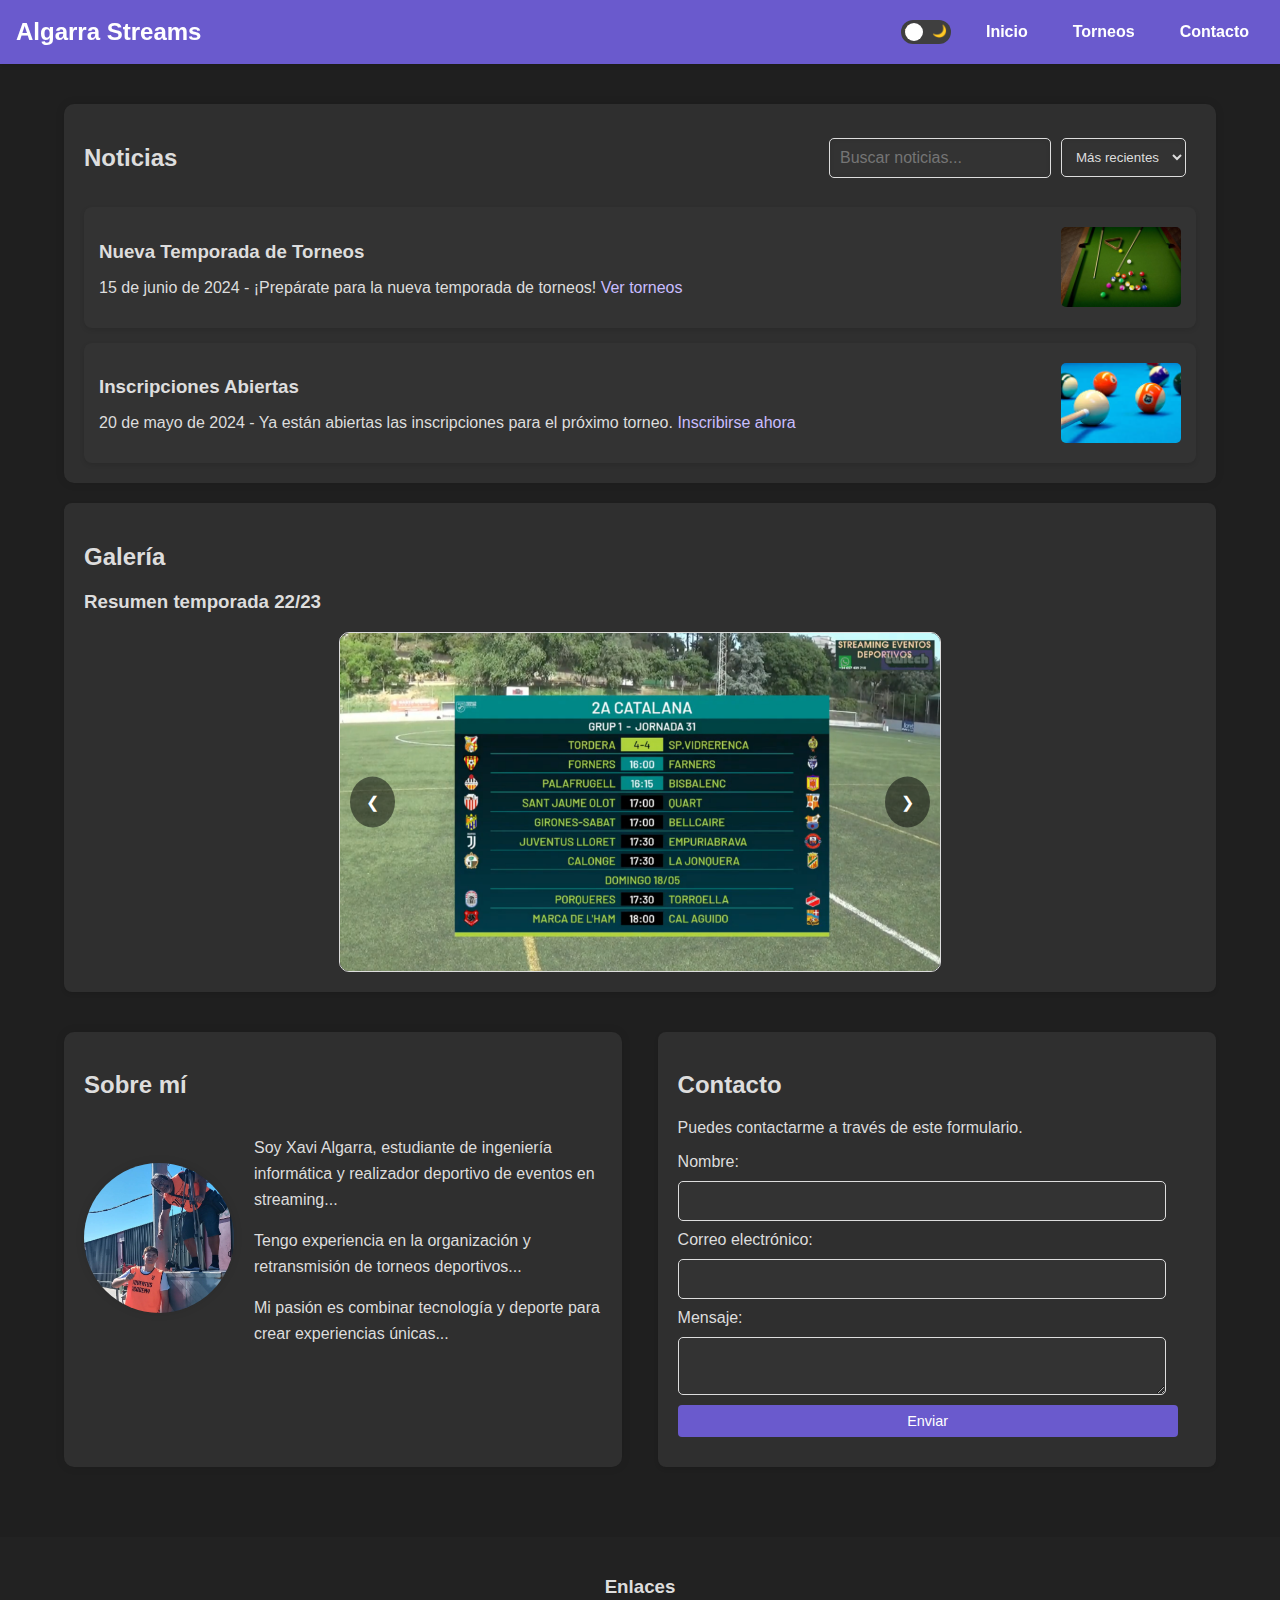
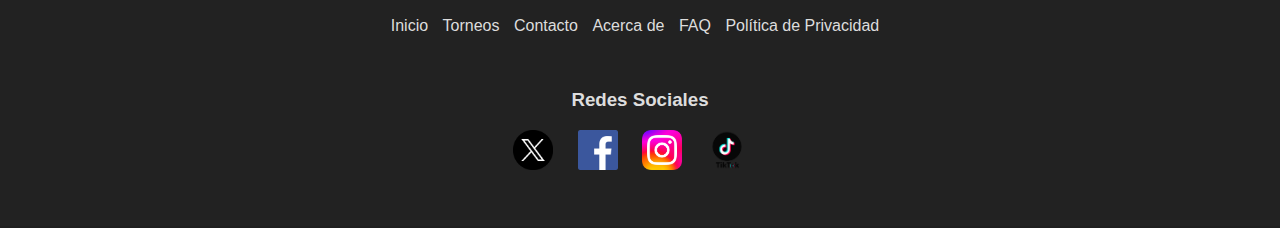
==== commit 991222aa: "prueba lupa" ====
--- a/index.html
+++ b/index.html
@@ -49,12 +49,24 @@
         <section id="news">
             <div class="news-header">
                 <h2>Noticias</h2>
-                <input type="text" id="search" placeholder="Buscar noticias..." />
-                <select id="sort">
+                <!-- Icono de lupa para versión móvil -->
+                <div class="mobile-search-icon" onclick="toggleMobileSearch()">
+                    <img src="lupa.png" alt="Buscar">
+                </div>
+                <!-- Campo de búsqueda para escritorio -->
+                <input type="text" id="search" placeholder="Buscar noticias..." class="desktop-search">
+                <!-- Selector de orden para noticias -->
+                <select id="sort" class="desktop-sort">
                     <option value="latest">Más recientes</option>
                     <option value="oldest">Más antiguas</option>
                 </select>
             </div>
+            <!-- Campo de búsqueda para versión móvil (inicialmente oculto) -->
+            <div id="mobileSearch" class="mobile-search">
+                <input type="text" id="searchMobile" placeholder="Buscar noticias...">
+                <button onclick="hideMobileSearch()">Cerrar</button>
+            </div>
+           
             <div id="news-articles">
                 <article data-date="2024-06-15">
                     <div class="news-content">
@@ -140,24 +152,24 @@
                     <li><a href="#contact">Contacto</a></li>
                     <li><a href="#">Acerca de</a></li>
                     <li><a href="#">FAQ</a></li>
-                    <li><a href="#">Política de Privacidad</a></li>
+                    <li><a href="privacidad.html">Política de Privacidad</a></li>
                 </ul>
             </div>
             <div class="footer-social">
                 <h3>Redes Sociales</h3>
                 <ul class="social-links">
-                    <li><a href="https://x.com/algarrastreams" target="_blank"><i class="fab fa-twitter"></i> X (Twitter)</a></li>
-                    <li><a href="https://www.facebook.com/xavi.algarraperez/?locale=es_LA" target="_blank"><i class="fab fa-facebook"></i> Facebook</a></li>
-                    <li><a href="https://www.instagram.com/algarraxavi/" target="_blank"><i class="fab fa-instagram"></i> Instagram</a></li>
-                    <li><a href="https://www.tiktok.com/@algarrastreams" target="_blank"><i class="fab fa-youtube"></i> Tiktok</a></li>
+                    <li><a href="https://x.com/algarrastreams" target="_blank"><img src="x.png" alt="Twitter"></a></li>
+                    <li><a href="https://www.facebook.com/xavi.algarraperez/?locale=es_LA" target="_blank"><img src="facebook.png" alt="Facebook"></a></li>
+                    <li><a href="https://www.instagram.com/algarraxavi/" target="_blank"><img src="instagram.png" alt="Instagram"></a></li>
+                    <li><a href="https://www.tiktok.com/@algarrastreams" target="_blank"><img src="tiktok.png" alt="Tiktok"></a></li>
                 </ul>
-                
             </div>
         </div>
         <!--<div class="footer-bottom">
             <p>&copy; 2024 Xavi Algarra. Todos los derechos reservados.</p>
         </div>!-->
     </footer>
+    
     
     
     <script src="https://cdn.emailjs.com/dist/email.min.js"></script>
@@ -289,6 +301,22 @@
 
             articles.forEach(article => articlesContainer.appendChild(article));
         }
+        // Función para mostrar el campo de búsqueda móvil
+    function toggleMobileSearch() {
+        var mobileSearch = document.getElementById('mobileSearch');
+        if (mobileSearch.style.display === 'block') {
+            mobileSearch.style.display = 'none';
+        } else {
+            mobileSearch.style.display = 'block';
+        }
+    }
+
+    // Función para ocultar el campo de búsqueda móvil
+    function hideMobileSearch() {
+        var mobileSearch = document.getElementById('mobileSearch');
+        mobileSearch.style.display = 'none';
+    }
+
     </script>
 </body>
 </html>
--- a/styles.css
+++ b/styles.css
@@ -249,88 +249,64 @@
     display: table;
 }
 
-
-
+/* Estilos base para el footer */
 footer {
     text-align: center;
-    padding: 5px;
+    padding: 20px 0;
     background-color: var(--footer-background);
     color: var(--text-color);
-    margin-top: auto;
 }
 
 .footer-content {
     display: flex;
-    justify-content: space-around;
+    flex-wrap: wrap;
+    justify-content: space-between;
     align-items: flex-start;
-    flex-wrap: wrap;
     max-width: 1200px;
     margin: 0 auto;
 }
 
-.footer-content > div {
-    flex: 1 1 300px;
-    margin: 0 20px;
-    text-align: left;
-}
-
-.footer-about h3,
-.footer-contact h3,
-.footer-social h3 {
-    font-size: 1.5rem;
-    margin-bottom: 10px;
-    color: var(--text-color);
-}
-
-.footer-contact-form {
-    max-width: 300px;
-    margin-top: 10px;
-}
-
-.footer-contact-form label {
-    display: block;
-    margin-bottom: 5px;
-}
-
-.footer-contact-form input,
-.footer-contact-form textarea {
-    width: 100%;
-    padding: 8px;
-    margin-bottom: 10px;
-    border: 1px solid #ccc;
-    border-radius: 4px;
-}
-
-.footer-contact-form button {
-    background-color: #4CAF50;
-    color: white;
-    padding: 10px 20px;
-    border: none;
-    border-radius: 4px;
-    cursor: pointer;
-}
-
-.footer-contact-form button:hover {
-    background-color: #45a049;
-}
-
-.footer-social ul {
+.footer-links,
+.footer-social {
+    flex: 1 1 100%;
+    text-align: center;
+    margin-bottom: 20px;
+}
+
+.footer-links ul,
+.social-links {
     list-style-type: none;
     padding: 0;
 }
 
-.footer-social ul li {
-    margin-bottom: 10px;
-}
-
-.footer-social ul li a {
+.footer-links ul li,
+.social-links li {
+    display: inline;
+    margin-right: 10px;
+}
+
+.footer-links ul li a,
+.social-links li a {
     color: var(--text-color);
     text-decoration: none;
 }
 
-.footer-social ul li a:hover {
+.footer-links ul li a:hover,
+.social-links li a:hover {
     color: #4CAF50;
 }
+
+.footer-social img {
+    width: 40px; /* Ajusta el tamaño de las imágenes de redes sociales */
+    margin-right: 10px;
+    vertical-align: middle;
+}
+
+.footer-bottom {
+    margin-top: 20px;
+}
+
+
 
 
 #participants-list li {
@@ -364,7 +340,7 @@
     --form-background: #fff;
     --button-background: #6a5acd;
     --button-hover-background: #555;
-    --footer-background: #e7e7e7;
+    --footer-background: #f7f7f7;
     --list-background: #f2f2f2;
     --title-event:#2f3236; 
     --asccolor: #d6a4ff;
@@ -921,3 +897,29 @@
     
 
 }
+
+/* Estilos para versión móvil */
+.mobile-search-icon {
+    display: none; /* Por defecto oculto en escritorio */
+    cursor: pointer;
+}
+
+.mobile-search {
+    display: none; /* Por defecto oculto */
+}
+
+/* Estilos para escritorio */
+@media (min-width: 768px) {
+    .desktop-search {
+        display: block;
+    }
+    .desktop-sort {
+        display: inline-block;
+    }
+    .mobile-search-icon {
+        display: none; /* Oculto en escritorio */
+    }
+    .mobile-search {
+        display: none; /* Oculto en escritorio */
+    }
+}
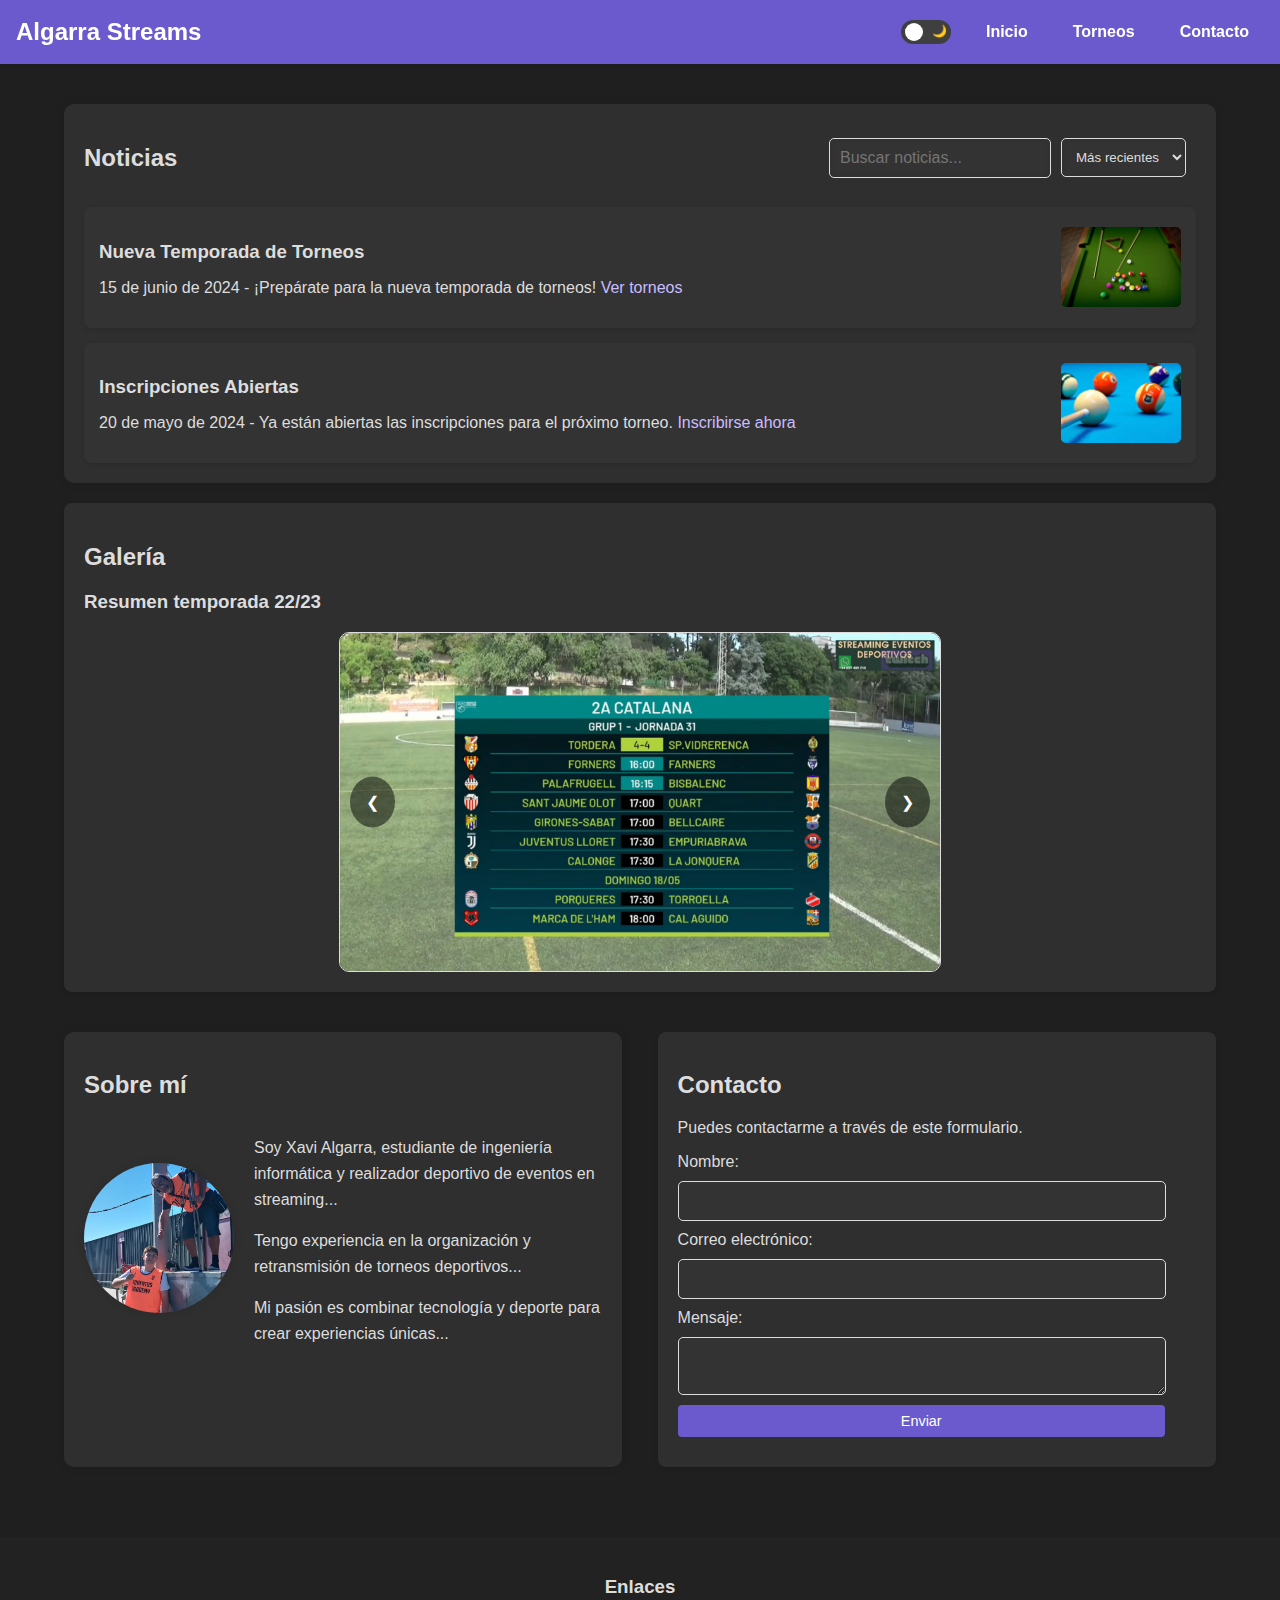
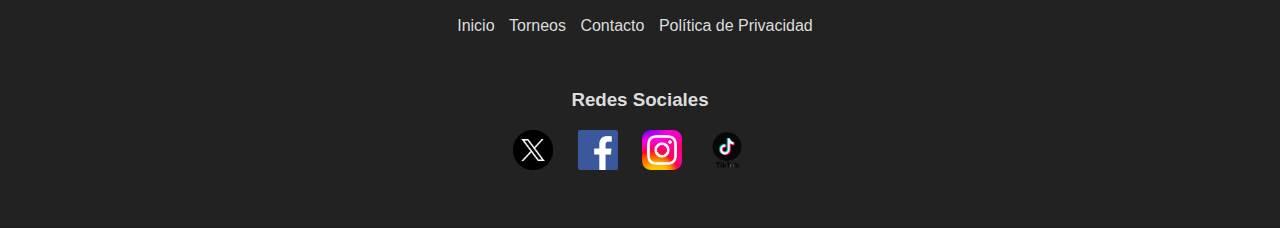
==== commit a5386f4b: "FOOTER" ====
--- a/index.html
+++ b/index.html
@@ -6,6 +6,7 @@
     <title>Xavi Algarra - Eventos Deportivos</title>
     <link rel="stylesheet" href="styles.css">
     <link rel="stylesheet" href="https://cdnjs.cloudflare.com/ajax/libs/font-awesome/5.15.4/css/all.min.css" integrity="sha512-0XfLm6W3QNC8rVR4YKUyMm4oG5dI9z6HR2vE4hTQzFBi5kVpUKpSYlP9m5E2rSYg7WbIq46M3gIMyUO0zArCIw==" crossorigin="anonymous" referrerpolicy="no-referrer" />
+    <link rel="icon" href="favicon.png" type="image/png">
 </head>
 <body>
     <header>
@@ -44,29 +45,16 @@
             <li><a href="#contact">Contacto</a></li>
         </ul>
     </nav>
-    <main>
-               
+    <main>          
         <section id="news">
             <div class="news-header">
                 <h2>Noticias</h2>
-                <!-- Icono de lupa para versión móvil -->
-                <div class="mobile-search-icon" onclick="toggleMobileSearch()">
-                    <img src="lupa.png" alt="Buscar">
-                </div>
-                <!-- Campo de búsqueda para escritorio -->
-                <input type="text" id="search" placeholder="Buscar noticias..." class="desktop-search">
-                <!-- Selector de orden para noticias -->
-                <select id="sort" class="desktop-sort">
+                <input type="text" id="search" placeholder="Buscar noticias..." />
+                <select id="sort">
                     <option value="latest">Más recientes</option>
                     <option value="oldest">Más antiguas</option>
                 </select>
             </div>
-            <!-- Campo de búsqueda para versión móvil (inicialmente oculto) -->
-            <div id="mobileSearch" class="mobile-search">
-                <input type="text" id="searchMobile" placeholder="Buscar noticias...">
-                <button onclick="hideMobileSearch()">Cerrar</button>
-            </div>
-           
             <div id="news-articles">
                 <article data-date="2024-06-15">
                     <div class="news-content">
@@ -150,8 +138,8 @@
                     <li><a href="index.html">Inicio</a></li>
                     <li><a href="torneos.html">Torneos</a></li>
                     <li><a href="#contact">Contacto</a></li>
-                    <li><a href="#">Acerca de</a></li>
-                    <li><a href="#">FAQ</a></li>
+                    <!--<li><a href="#">Acerca de</a></li>
+                    <li><a href="#">FAQ</a></li>-->
                     <li><a href="privacidad.html">Política de Privacidad</a></li>
                 </ul>
             </div>
@@ -301,22 +289,6 @@
 
             articles.forEach(article => articlesContainer.appendChild(article));
         }
-        // Función para mostrar el campo de búsqueda móvil
-    function toggleMobileSearch() {
-        var mobileSearch = document.getElementById('mobileSearch');
-        if (mobileSearch.style.display === 'block') {
-            mobileSearch.style.display = 'none';
-        } else {
-            mobileSearch.style.display = 'block';
-        }
-    }
-
-    // Función para ocultar el campo de búsqueda móvil
-    function hideMobileSearch() {
-        var mobileSearch = document.getElementById('mobileSearch');
-        mobileSearch.style.display = 'none';
-    }
-
     </script>
 </body>
 </html>
--- a/styles.css
+++ b/styles.css
@@ -651,12 +651,20 @@
     border-radius: 5px;
 }
 
+/* CSS para el botón de enviar en el formulario de contacto */
+#contact-form button[type="submit"] {
+    width: 94%;
+}
+
 
 
 /* Media query para dispositivos móviles */
 @media (max-width: 768px) {
     #contact {
         padding: 10px;
+    }
+    #contact-form button[type="submit"] {
+        width: 94%;
     }
     input[type="text"],
     input[type="email"],
@@ -898,28 +906,37 @@
 
 }
 
+/* Estilos para versión escritorio */
+@media (min-width: 768px) {
+    .mobile-search-icon img {
+        width: 20px; /* Ajusta el tamaño de la imagen según sea necesario */
+        height: 20px; /* Ajusta el tamaño de la imagen según sea necesario */
+    }
+}
+
+
 /* Estilos para versión móvil */
-.mobile-search-icon {
-    display: none; /* Por defecto oculto en escritorio */
-    cursor: pointer;
-}
-
-.mobile-search {
-    display: none; /* Por defecto oculto */
-}
-
-/* Estilos para escritorio */
-@media (min-width: 768px) {
-    .desktop-search {
+@media (max-width: 767px) {
+    .mobile-search-icon {
         display: block;
-    }
-    .desktop-sort {
-        display: inline-block;
-    }
-    .mobile-search-icon {
-        display: none; /* Oculto en escritorio */
-    }
+        cursor: pointer;
+    }
+
+    .mobile-search-icon img {
+        width: 20px; /* Ajusta el tamaño de la imagen según sea necesario */
+        height: 20px; /* Ajusta el tamaño de la imagen según sea necesario */
+    }
+
     .mobile-search {
-        display: none; /* Oculto en escritorio */
-    }
-}
+        display: none;
+        position: absolute;
+        top: 50px;
+        left: 10px;
+        right: 10px;
+        background-color: #fff;
+        padding: 10px;
+        box-shadow: 0 2px 5px rgba(0,0,0,0.2);
+        z-index: 1000;
+    }
+}
+
